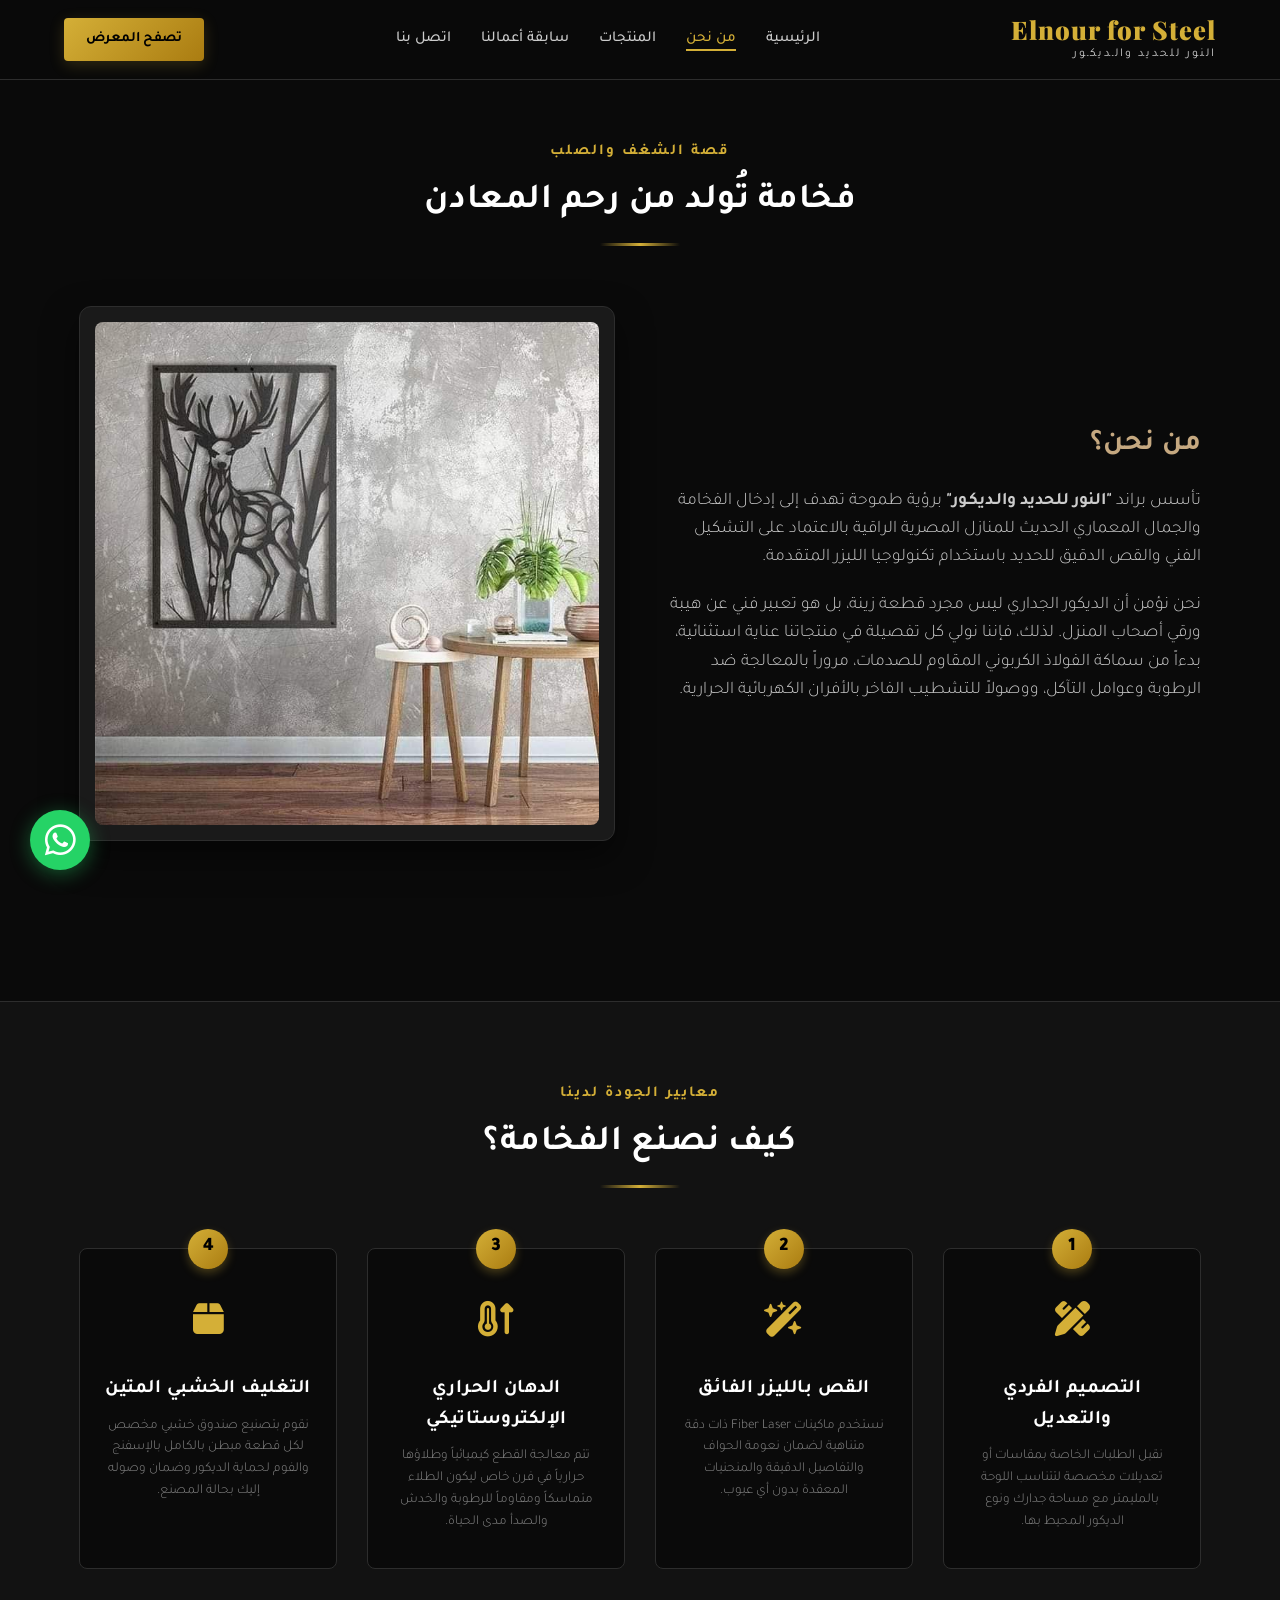
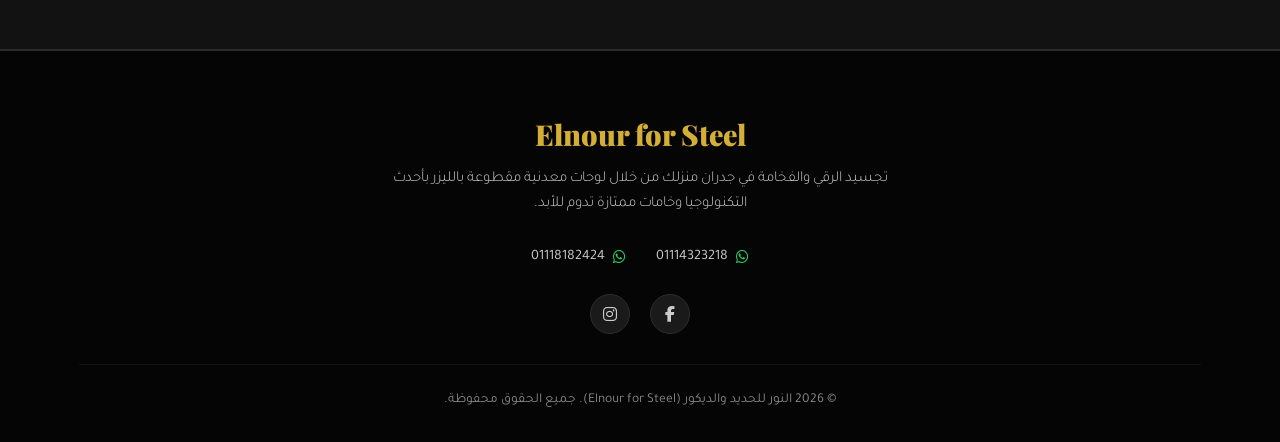
==== about.html @ 3c684ca2 "feat: complete multi-page premium decor website with Supabase CRM, catalog manager, and responsive n" ====
<!DOCTYPE html>
<html lang="ar" dir="rtl">
<head>
    <meta charset="UTF-8">
    <meta name="viewport" content="width=device-width, initial-scale=1.0">
    <meta name="description" content="تعرف على النور للحديد والـديكـور. قصة شغف وخبرة في تصنيع وتشكيل المعادن والديكورات الليزر الفاخرة لعملاء الـ A-Class في مصر.">
    <title>من نحن | النور للحديد</title>
    
    <!-- Google Fonts -->
    <link rel="preconnect" href="https://fonts.googleapis.com">
    <link rel="preconnect" href="https://fonts.gstatic.com" crossorigin>
    <link href="https://fonts.googleapis.com/css2?family=Playfair+Display:ital,wght@0,400..900;1,400..900&family=Tajawal:wght@300;400;500;700;900&display=swap" rel="stylesheet">
    
    <!-- FontAwesome for Icons -->
    <link rel="stylesheet" href="https://cdnjs.cloudflare.com/ajax/libs/font-awesome/6.4.0/css/all.min.css">
    
    <!-- Unified Stylesheet -->
    <link rel="stylesheet" href="./style.css">
    
    <style>
        .about-grid {
            display: grid;
            grid-template-columns: 1fr 1fr;
            gap: 50px;
            align-items: center;
            margin-bottom: 80px;
        }

        .about-text h3 {
            font-size: 1.8rem;
            margin-bottom: 20px;
            color: var(--gold-secondary);
        }

        .about-text p {
            color: var(--text-secondary);
            font-size: 1.1rem;
            margin-bottom: 20px;
            font-weight: 300;
        }

        .about-image {
            border: 1px solid var(--border-color);
            padding: 15px;
            border-radius: 12px;
            background-color: var(--bg-card);
            box-shadow: 0 15px 35px rgba(0, 0, 0, 0.5);
        }

        .about-image img {
            width: 100%;
            height: auto;
            border-radius: 8px;
            display: block;
        }

        /* Quality Process Grid */
        .process-section {
            padding: 80px 0;
            background-color: var(--bg-secondary);
            border-top: 1px solid var(--border-color);
            border-bottom: 1px solid var(--border-color);
        }

        .process-grid {
            display: grid;
            grid-template-columns: repeat(auto-fit, minmax(220px, 1fr));
            gap: 30px;
            margin-top: 50px;
        }

        .process-card {
            background-color: var(--bg-primary);
            border: 1px solid var(--border-color);
            border-radius: 8px;
            padding: 35px 25px;
            text-align: center;
            position: relative;
        }

        .process-number {
            position: absolute;
            top: -20px;
            left: 50%;
            transform: translateX(-50%);
            width: 40px;
            height: 40px;
            background: linear-gradient(135deg, var(--gold-primary) 0%, var(--gold-dark) 100%);
            color: #000;
            font-weight: 900;
            font-size: 1.2rem;
            border-radius: 50%;
            display: flex;
            justify-content: center;
            align-items: center;
            box-shadow: 0 4px 10px rgba(212, 175, 55, 0.3);
        }

        .process-icon {
            font-size: 2.2rem;
            color: var(--gold-primary);
            margin: 15px 0 20px 0;
        }

        .process-title {
            font-size: 1.2rem;
            margin-bottom: 10px;
        }

        .process-desc {
            font-size: 0.85rem;
            color: var(--text-muted);
            font-weight: 300;
        }

        @media (max-width: 768px) {
            .about-grid {
                grid-template-columns: 1fr;
                gap: 40px;
            }
            .about-text {
                text-align: center;
            }
        }
    </style>
</head>
<body>

    <!-- Header / Navbar -->
    <header id="main-header">
        <div class="container nav-container">
            <a href="index.html" class="logo">
                <span class="logo-title">Elnour for Steel</span>
                <span class="logo-subtitle">النور للحديد والـديكـور</span>
            </a>
            
            <ul class="nav-menu" id="nav-menu">
                <li><a href="index.html">الرئيسية</a></li>
                <li><a href="about.html" class="active">من نحن</a></li>
                <li><a href="products.html">المنتجات</a></li>
                <li><a href="portfolio.html">سابقة أعمالنا</a></li>
                <li><a href="contact.html">اتصل بنا</a></li>
            </ul>

            <div style="display: flex; align-items: center; gap: 15px;">
                <a href="products.html" class="nav-cta-btn">تصفح المعرض</a>
                <div class="menu-toggle" id="menu-toggle">
                    <i class="fa-solid fa-bars"></i>
                </div>
            </div>
        </div>
    </header>

    <main>
        <!-- Page Title Section -->
        <section class="page-section">
            <div class="container">
                <div class="section-header">
                    <span class="section-subtitle">قصة الشغف والصلب</span>
                    <h2 class="section-title">فخامة تُولد من رحم المعادن</h2>
                </div>

                <div class="about-grid">
                    <div class="about-text">
                        <h3>من نحن؟</h3>
                        <p>تأسس براند <strong>"النور للحديد والـديكـور"</strong> برؤية طموحة تهدف إلى إدخال الفخامة والجمال المعماري الحديث للمنازل المصرية الراقية بالاعتماد على التشكيل الفني والقص الدقيق للحديد باستخدام تكنولوجيا الليزر المتقدمة.</p>
                        <p>نحن نؤمن أن الديكور الجداري ليس مجرد قطعة زينة، بل هو تعبير فني عن هيبة ورقي أصحاب المنزل. لذلك، فإننا نولي كل تفصيلة في منتجاتنا عناية استثنائية، بدءاً من سماكة الفولاذ الكربوني المقاوم للصدمات، مروراً بالمعالجة ضد الرطوبة وعوامل التآكل، ووصولاً للتشطيب الفاخر بالأفران الكهربائية الحرارية.</p>
                    </div>
                    <div class="about-image">
                        <!-- Use one of the mandala images for about page illustration -->
                        <img src="./150581359_3657800951003714_5774651280782390148_n.jpg" alt="صناعة لوحات النور للحديد الفاخرة">
                    </div>
                </div>
            </div>
        </section>

        <!-- Process Section -->
        <section class="process-section">
            <div class="container">
                <div class="section-header">
                    <span class="section-subtitle">معايير الجودة لدينا</span>
                    <h2 class="section-title">كيف نصنع الفخامة؟</h2>
                </div>

                <div class="process-grid">
                    <!-- Step 1 -->
                    <div class="process-card">
                        <div class="process-number">1</div>
                        <div class="process-icon"><i class="fa-solid fa-pen-ruler"></i></div>
                        <h4 class="process-title">التصميم الفردي والتعديل</h4>
                        <p class="process-desc">نقبل الطلبات الخاصة بمقاسات أو تعديلات مخصصة لتتناسب اللوحة بالمليمتر مع مساحة جدارك ونوع الديكور المحيط بها.</p>
                    </div>

                    <!-- Step 2 -->
                    <div class="process-card">
                        <div class="process-number">2</div>
                        <div class="process-icon"><i class="fa-solid fa-wand-magic-sparkles"></i></div>
                        <h4 class="process-title">القص بالليزر الفائق</h4>
                        <p class="process-desc">نستخدم ماكينات Fiber Laser ذات دقة متناهية لضمان نعومة الحواف والتفاصيل الدقيقة والمنحنيات المعقدة بدون أي عيوب.</p>
                    </div>

                    <!-- Step 3 -->
                    <div class="process-card">
                        <div class="process-number">3</div>
                        <div class="process-icon"><i class="fa-solid fa-temperature-arrow-up"></i></div>
                        <h4 class="process-title">الدهان الحراري الإلكتروستاتيكي</h4>
                        <p class="process-desc">تتم معالجة القطع كيميائياً وطلاؤها حرارياً في فرن خاص ليكون الطلاء متماسكاً ومقاوماً للرطوبة والخدش والصدأ مدى الحياة.</p>
                    </div>

                    <!-- Step 4 -->
                    <div class="process-card">
                        <div class="process-number">4</div>
                        <div class="process-icon"><i class="fa-solid fa-box"></i></div>
                        <h4 class="process-title">التغليف الخشبي المتين</h4>
                        <p class="process-desc">نقوم بتصنيع صندوق خشبي مخصص لكل قطعة مبطن بالكامل بالإسفنج والفوم لحماية الديكور وضمان وصوله إليك بحالة المصنع.</p>
                    </div>
                </div>
            </div>
        </section>
    </main>

    <!-- Floating WhatsApp Button -->
    <a href="https://wa.me/201114323218?text=مرحباً%20النور%20للحديد،%20أود%20الاستفسار%20عن%20الديكورات%20المعدنية%20المعروضة" class="whatsapp-float" target="_blank" aria-label="تواصل معنا عبر واتساب">
        <i class="fa-brands fa-whatsapp"></i>
    </a>

    <!-- Footer -->
    <footer>
        <div class="container">
            <div class="footer-logo">Elnour for Steel</div>
            <p class="footer-desc">تجسيد الرقي والفخامة في جدران منزلك من خلال لوحات معدنية مقطوعة بالليزر بأحدث التكنولوجيا وخامات ممتازة تدوم للأبد.</p>
            
            <div class="footer-contacts">
                <a href="https://wa.me/201114323218" class="footer-contact-item" target="_blank">
                    <i class="fa-brands fa-whatsapp" style="color: #25D366;"></i> 01114323218
                </a>
                <a href="https://wa.me/201118182424" class="footer-contact-item" target="_blank">
                    <i class="fa-brands fa-whatsapp" style="color: #25D366;"></i> 01118182424
                </a>
            </div>

            <div class="social-links">
                <a href="https://www.facebook.com/NOOURSTEEL/" class="social-link" target="_blank" aria-label="فيسبوك"><i class="fa-brands fa-facebook-f"></i></a>
                <a href="https://www.facebook.com/NOOURSTEEL/" class="social-link" target="_blank" aria-label="إنستجرام"><i class="fa-brands fa-instagram"></i></a>
            </div>
            
            <p class="copyright">&copy; 2026 النور للحديد والديكور (Elnour for Steel). جميع الحقوق محفوظة.</p>
        </div>
    </footer>

    <!-- Responsive Navigation JS -->
    <script>
        const menuToggle = document.getElementById('menu-toggle');
        const navMenu = document.getElementById('nav-menu');

        menuToggle.addEventListener('click', () => {
            navMenu.classList.toggle('active');
        });

        window.addEventListener('scroll', function() {
            const header = document.getElementById('main-header');
            if (window.scrollY > 50) {
                header.classList.add('scrolled');
            } else {
                header.classList.remove('scrolled');
            }
        });
    </script>
</body>
</html>
---- style.css ----
/* CSS variables for the color system and fonts */
:root {
    --bg-primary: #0A0A0A;
    --bg-secondary: #121212;
    --bg-card: #1A1A1A;
    --gold-primary: #D4AF37;
    --gold-secondary: #C5A880;
    --gold-dark: #AA7C11;
    --gold-light: #F3E5AB;
    --text-primary: #FFFFFF;
    --text-secondary: #CCCCCC;
    --text-muted: #888888;
    --border-color: #2D2D2D;
    --glow-color: rgba(212, 175, 55, 0.12);
    --font-arabic: 'Tajawal', sans-serif;
    --font-english: 'Playfair Display', serif;
    --transition-smooth: all 0.4s cubic-bezier(0.16, 1, 0.3, 1);
}

/* Base styles */
* {
    box-sizing: border-box;
    margin: 0;
    padding: 0;
    scroll-behavior: smooth;
}

body {
    background-color: var(--bg-primary);
    color: var(--text-primary);
    font-family: var(--font-arabic);
    line-height: 1.6;
    overflow-x: hidden;
    min-height: 100vh;
    display: flex;
    flex-direction: column;
}

/* Container helper */
.container {
    width: 90%;
    max-width: 1200px;
    margin: 0 auto;
    padding: 0 15px;
}

/* Typography */
h1, h2, h3, h4 {
    font-weight: 700;
    letter-spacing: 0.5px;
}

.gold-text {
    color: var(--gold-primary);
    background: linear-gradient(135deg, var(--gold-light) 0%, var(--gold-primary) 50%, var(--gold-dark) 100%);
    -webkit-background-clip: text;
    -webkit-text-fill-color: transparent;
}

/* Elegant Navbar */
header {
    background-color: rgba(10, 10, 10, 0.95);
    border-bottom: 1px solid var(--border-color);
    position: fixed;
    width: 100%;
    top: 0;
    z-index: 1000;
    backdrop-filter: blur(10px);
    transition: var(--transition-smooth);
}

header.scrolled {
    padding: 5px 0;
    box-shadow: 0 4px 30px rgba(0, 0, 0, 0.5);
    border-bottom: 1px solid rgba(212, 175, 55, 0.3);
}

.nav-container {
    display: flex;
    justify-content: space-between;
    align-items: center;
    padding: 15px 0;
}

.logo {
    display: flex;
    flex-direction: column;
    align-items: flex-start;
    text-decoration: none;
}

.logo-title {
    font-family: var(--font-english);
    font-size: 1.6rem;
    font-weight: 900;
    color: var(--gold-primary);
    letter-spacing: 1px;
    line-height: 1.1;
}

.logo-subtitle {
    font-size: 0.75rem;
    color: var(--text-secondary);
    letter-spacing: 2px;
    margin-top: 2px;
}

.nav-menu {
    display: flex;
    list-style: none;
    gap: 30px;
}

.nav-menu a {
    color: var(--text-secondary);
    text-decoration: none;
    font-size: 0.95rem;
    font-weight: 500;
    transition: var(--transition-smooth);
    position: relative;
    padding: 5px 0;
}

.nav-menu a:hover,
.nav-menu a.active {
    color: var(--gold-primary);
}

.nav-menu a::after {
    content: '';
    position: absolute;
    bottom: 0;
    right: 0;
    width: 0;
    height: 2px;
    background-color: var(--gold-primary);
    transition: var(--transition-smooth);
}

.nav-menu a:hover::after,
.nav-menu a.active::after {
    width: 100%;
}

.nav-cta-btn {
    background: linear-gradient(135deg, var(--gold-primary) 0%, var(--gold-dark) 100%);
    color: #000;
    border: none;
    padding: 10px 22px;
    font-weight: 700;
    font-size: 0.9rem;
    border-radius: 4px;
    cursor: pointer;
    text-decoration: none;
    transition: var(--transition-smooth);
    box-shadow: 0 4px 15px rgba(212, 175, 55, 0.2);
}

.nav-cta-btn:hover {
    transform: translateY(-2px);
    box-shadow: 0 6px 20px rgba(212, 175, 55, 0.4);
    background: linear-gradient(135deg, var(--gold-light) 0%, var(--gold-primary) 100%);
}

.menu-toggle {
    display: none;
    color: var(--text-primary);
    font-size: 1.5rem;
    cursor: pointer;
}

/* Sections Base */
main {
    flex-grow: 1;
}

.page-section {
    padding: 140px 0 80px 0;
}

.section-header {
    text-align: center;
    margin-bottom: 60px;
}

.section-subtitle {
    color: var(--gold-primary);
    font-size: 0.95rem;
    text-transform: uppercase;
    letter-spacing: 2px;
    font-weight: 700;
    margin-bottom: 10px;
    display: block;
}

.section-title {
    font-size: 2.2rem;
    position: relative;
    padding-bottom: 15px;
}

.section-title::after {
    content: '';
    position: absolute;
    bottom: 0;
    left: 50%;
    transform: translateX(-50%);
    width: 80px;
    height: 3px;
    background: linear-gradient(90deg, transparent, var(--gold-primary), transparent);
}

/* Buttons */
.btn-primary {
    background: linear-gradient(135deg, var(--gold-primary) 0%, var(--gold-dark) 100%);
    color: #000;
    border: none;
    padding: 15px 35px;
    font-weight: 700;
    font-size: 1.05rem;
    border-radius: 4px;
    cursor: pointer;
    text-decoration: none;
    transition: var(--transition-smooth);
    box-shadow: 0 5px 20px rgba(212, 175, 55, 0.25);
    display: inline-flex;
    align-items: center;
    gap: 10px;
}

.btn-primary:hover {
    transform: translateY(-3px);
    box-shadow: 0 8px 25px rgba(212, 175, 55, 0.45);
}

.btn-secondary {
    background: transparent;
    color: var(--text-primary);
    border: 1px solid var(--border-color);
    padding: 15px 35px;
    font-weight: 700;
    font-size: 1.05rem;
    border-radius: 4px;
    cursor: pointer;
    text-decoration: none;
    transition: var(--transition-smooth);
    display: inline-flex;
    align-items: center;
    gap: 10px;
}

.btn-secondary:hover {
    background-color: rgba(255, 255, 255, 0.05);
    border-color: var(--gold-secondary);
}

/* Product Cards */
.product-card {
    background-color: var(--bg-card);
    border: 1px solid var(--border-color);
    border-radius: 8px;
    overflow: hidden;
    transition: var(--transition-smooth);
    display: flex;
    flex-direction: column;
}

.product-card:hover {
    transform: translateY(-5px);
    border-color: var(--gold-primary);
    box-shadow: 0 10px 25px rgba(0, 0, 0, 0.5), 0 0 15px var(--glow-color);
}

.product-img-wrapper {
    position: relative;
    width: 100%;
    padding-top: 100%; /* Square */
    overflow: hidden;
    background-color: #1a1a1a;
    cursor: pointer;
}

.product-img {
    position: absolute;
    top: 0;
    left: 0;
    width: 100%;
    height: 100%;
    object-fit: cover;
    transition: transform 0.6s cubic-bezier(0.16, 1, 0.3, 1);
}

.product-card:hover .product-img {
    transform: scale(1.08);
}

.product-overlay {
    position: absolute;
    top: 0;
    left: 0;
    width: 100%;
    height: 100%;
    background: linear-gradient(to top, rgba(0,0,0,0.8) 0%, rgba(0,0,0,0.2) 60%, transparent 100%);
    display: flex;
    align-items: flex-end;
    justify-content: center;
    opacity: 0;
    transition: var(--transition-smooth);
    padding: 20px;
}

.product-card:hover .product-overlay {
    opacity: 1;
}

.view-btn {
    background-color: rgba(255, 255, 255, 0.9);
    color: #000;
    border: none;
    padding: 8px 16px;
    font-size: 0.85rem;
    font-weight: 700;
    border-radius: 4px;
    cursor: pointer;
    display: inline-flex;
    align-items: center;
    gap: 6px;
}

.product-info {
    padding: 20px;
    flex-grow: 1;
    display: flex;
    flex-direction: column;
    justify-content: space-between;
}

.product-title {
    font-size: 1.15rem;
    color: var(--text-primary);
    margin-bottom: 8px;
}

.product-price-row {
    display: flex;
    align-items: baseline;
    gap: 10px;
    margin-bottom: 12px;
}

.product-price-new {
    color: var(--gold-primary);
    font-size: 1.3rem;
    font-weight: 700;
}

.product-price-old {
    color: var(--text-muted);
    text-decoration: line-through;
    font-size: 0.95rem;
}

.product-meta {
    display: flex;
    justify-content: space-between;
    align-items: center;
    margin-top: 10px;
    border-top: 1px solid rgba(255,255,255,0.05);
    padding-top: 15px;
}

.product-spec {
    font-size: 0.8rem;
    color: var(--text-muted);
}

.order-btn-sm {
    background-color: transparent;
    color: var(--gold-primary);
    border: 1px solid var(--gold-primary);
    padding: 6px 14px;
    font-size: 0.85rem;
    font-weight: 700;
    border-radius: 4px;
    cursor: pointer;
    transition: var(--transition-smooth);
}

.order-btn-sm:hover {
    background-color: var(--gold-primary);
    color: #000;
    box-shadow: 0 0 10px rgba(212, 175, 55, 0.3);
}

/* Modals */
.modal {
    display: none;
    position: fixed;
    z-index: 2000;
    top: 0;
    left: 0;
    width: 100%;
    height: 100%;
    background-color: rgba(0, 0, 0, 0.95);
    backdrop-filter: blur(5px);
    align-items: center;
    justify-content: center;
    padding: 20px;
}

.modal-content-wrapper {
    position: relative;
    max-width: 800px;
    width: 100%;
    text-align: center;
}

.modal-img {
    max-width: 100%;
    max-height: 80vh;
    border-radius: 8px;
    box-shadow: 0 10px 40px rgba(0,0,0,0.8), 0 0 30px rgba(212, 175, 55, 0.2);
    border: 1px solid rgba(212, 175, 55, 0.3);
}

.modal-caption {
    margin-top: 15px;
    color: var(--gold-primary);
    font-size: 1.2rem;
    font-weight: 700;
}

.modal-close {
    position: absolute;
    top: -40px;
    left: 0;
    color: #fff;
    font-size: 2rem;
    cursor: pointer;
    background: none;
    border: none;
    transition: var(--transition-smooth);
}

.modal-close:hover {
    color: var(--gold-primary);
    transform: scale(1.1);
}

/* Floating WhatsApp */
.whatsapp-float {
    position: fixed;
    bottom: 30px;
    left: 30px;
    width: 60px;
    height: 60px;
    background-color: #25D366;
    color: #fff;
    border-radius: 50%;
    display: flex;
    justify-content: center;
    align-items: center;
    font-size: 2.2rem;
    box-shadow: 0 4px 20px rgba(37, 211, 102, 0.4);
    z-index: 999;
    text-decoration: none;
    transition: var(--transition-smooth);
}

.whatsapp-float:hover {
    transform: scale(1.1) translateY(-5px);
    box-shadow: 0 6px 25px rgba(37, 211, 102, 0.6);
    background-color: #20ba5a;
}

/* General Forms */
.form-card {
    background: rgba(26, 26, 26, 0.65);
    border: 1px solid rgba(255, 255, 255, 0.05);
    border-radius: 12px;
    padding: 40px;
    box-shadow: 0 20px 40px rgba(0, 0, 0, 0.5);
    backdrop-filter: blur(10px);
    position: relative;
}

.form-group {
    margin-bottom: 20px;
    position: relative;
    text-align: right;
}

.form-label {
    display: block;
    margin-bottom: 8px;
    font-size: 0.9rem;
    color: var(--text-secondary);
    font-weight: 500;
}

.form-input {
    width: 100%;
    background-color: rgba(10, 10, 10, 0.8);
    border: 1px solid var(--border-color);
    border-radius: 4px;
    padding: 12px 15px;
    color: var(--text-primary);
    font-family: var(--font-arabic);
    font-size: 1rem;
    transition: var(--transition-smooth);
}

.form-input:focus {
    outline: none;
    border-color: var(--gold-primary);
    box-shadow: 0 0 10px rgba(212, 175, 55, 0.15);
    background-color: #0A0A0A;
}

select.form-input {
    cursor: pointer;
    appearance: none;
    background-image: url("data:image/svg+xml,%3Csvg xmlns='http://www.w3.org/2000/svg' width='24' height='24' viewBox='0 0 24 24' fill='none' stroke='%23D4AF37' stroke-width='2' stroke-linecap='round' stroke-linejoin='round'%3E%3Cpolyline points='6 9 12 15 18 9'%3E%3C/polyline%3E%3C/svg%3E");
    background-repeat: no-repeat;
    background-position: left 15px center;
    background-size: 18px;
    padding-left: 45px;
}

.btn-submit {
    width: 100%;
    background: linear-gradient(135deg, var(--gold-primary) 0%, var(--gold-dark) 100%);
    color: #000;
    border: none;
    padding: 15px;
    font-weight: 700;
    font-size: 1.1rem;
    border-radius: 4px;
    cursor: pointer;
    transition: var(--transition-smooth);
    box-shadow: 0 5px 15px rgba(212, 175, 55, 0.2);
}

.btn-submit:hover {
    transform: translateY(-2px);
    box-shadow: 0 8px 25px rgba(212, 175, 55, 0.4);
    background: linear-gradient(135deg, var(--gold-light) 0%, var(--gold-primary) 100%);
}

.form-footer-note {
    text-align: center;
    font-size: 0.75rem;
    color: var(--text-muted);
    margin-top: 15px;
    display: flex;
    justify-content: center;
    align-items: center;
    gap: 5px;
}

/* Footer */
footer {
    background-color: #050505;
    border-top: 1px solid var(--border-color);
    padding: 60px 0 30px 0;
    text-align: center;
    margin-top: auto;
}

.footer-logo {
    font-family: var(--font-english);
    font-size: 1.8rem;
    font-weight: 900;
    color: var(--gold-primary);
    margin-bottom: 10px;
}

.footer-desc {
    color: var(--text-secondary);
    font-size: 0.95rem;
    max-width: 500px;
    margin: 0 auto 30px auto;
    font-weight: 300;
}

.footer-contacts {
    display: flex;
    justify-content: center;
    gap: 30px;
    margin-bottom: 25px;
    flex-wrap: wrap;
}

.footer-contact-item {
    color: var(--text-secondary);
    text-decoration: none;
    font-size: 0.9rem;
    display: flex;
    align-items: center;
    gap: 8px;
    transition: var(--transition-smooth);
}

.footer-contact-item:hover {
    color: var(--gold-primary);
}

.social-links {
    display: flex;
    justify-content: center;
    gap: 20px;
    margin-bottom: 30px;
}

.social-link {
    width: 40px;
    height: 40px;
    background-color: var(--bg-card);
    border: 1px solid var(--border-color);
    color: var(--text-secondary);
    border-radius: 50%;
    display: flex;
    justify-content: center;
    align-items: center;
    text-decoration: none;
    transition: var(--transition-smooth);
}

.social-link:hover {
    border-color: var(--gold-primary);
    color: var(--gold-primary);
    transform: translateY(-3px);
    box-shadow: 0 0 10px rgba(212, 175, 55, 0.2);
}

.copyright {
    color: var(--text-muted);
    font-size: 0.85rem;
    border-top: 1px solid rgba(255,255,255,0.05);
    padding-top: 25px;
}

/* Mobile Responsive */
@media (max-width: 991px) {
    .nav-menu {
        position: fixed;
        top: 75px;
        right: -100%;
        width: 280px;
        height: calc(100vh - 75px);
        background-color: var(--bg-secondary);
        border-left: 1px solid var(--border-color);
        flex-direction: column;
        padding: 40px;
        gap: 25px;
        transition: var(--transition-smooth);
    }

    .nav-menu.active {
        right: 0;
    }

    .menu-toggle {
        display: block;
    }

    .section-title {
        font-size: 1.8rem;
    }
}

@media (max-width: 576px) {
    .nav-container {
        padding: 10px 0;
    }

    .logo-title {
        font-size: 1.3rem;
    }

    .logo-subtitle {
        font-size: 0.65rem;
    }

    .nav-cta-btn {
        padding: 8px 16px;
        font-size: 0.8rem;
    }
}
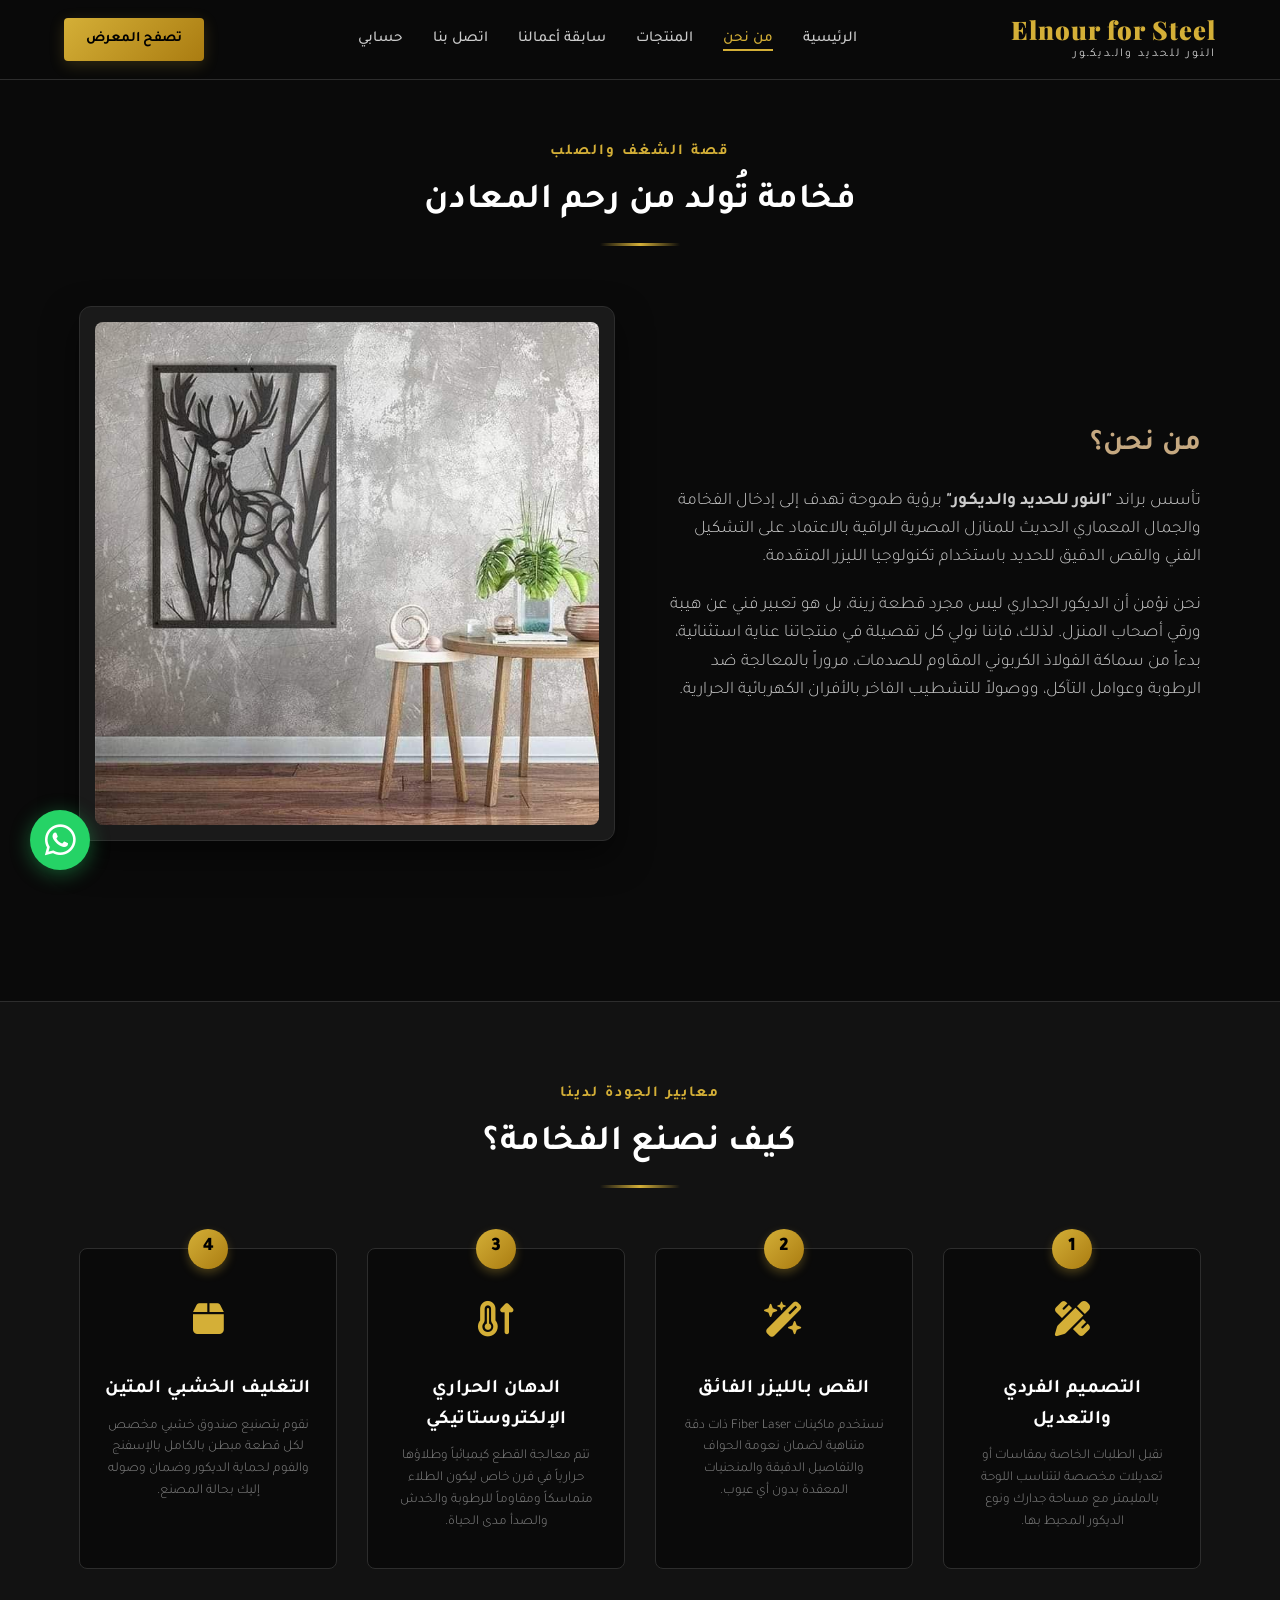
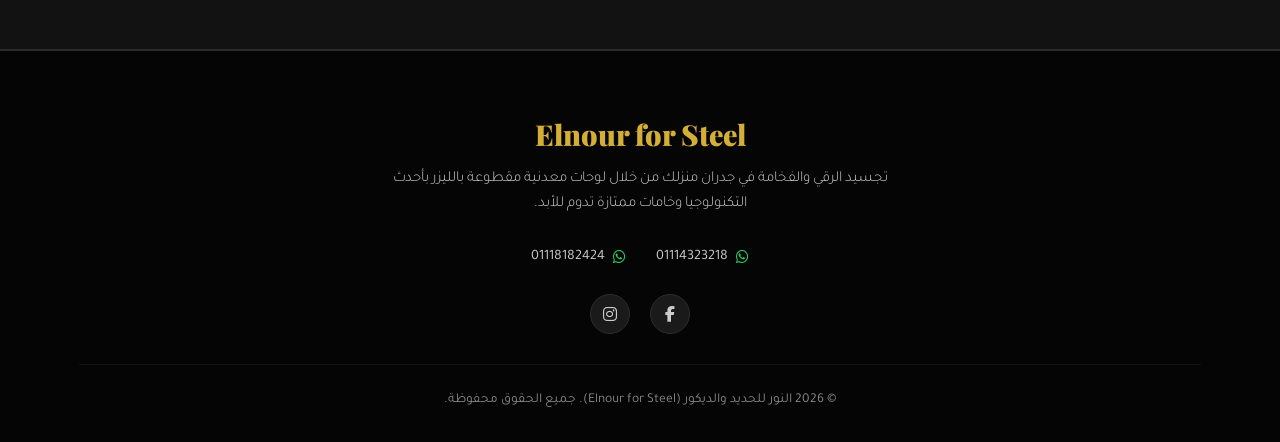
==== commit 2d5a8571: "feat: implement customer accounts, order tracking, fix booking detail links, add email fields, and c" ====
--- a/about.html
+++ b/about.html
@@ -140,6 +140,7 @@
                 <li><a href="products.html">المنتجات</a></li>
                 <li><a href="portfolio.html">سابقة أعمالنا</a></li>
                 <li><a href="contact.html">اتصل بنا</a></li>
+                <li><a href="account.html">حسابي</a></li>
             </ul>
 
             <div style="display: flex; align-items: center; gap: 15px;">
--- a/style.css
+++ b/style.css
@@ -687,3 +687,250 @@
         font-size: 0.8rem;
     }
 }
+
+/* ============================================================
+   NEW COMPETITIVE STYLES (COMPETITOR-BEATING FEATURES)
+   ============================================================ */
+
+/* 1. Floating 3D Effect for Metal Art */
+.product-card {
+    transition: var(--transition-smooth);
+    border: 1px solid var(--border-color);
+    position: relative;
+    overflow: hidden;
+}
+.product-card:hover {
+    transform: translateY(-8px);
+    border-color: rgba(212, 175, 55, 0.4);
+    box-shadow: 0 20px 40px rgba(0, 0, 0, 0.6), 0 0 30px rgba(212, 175, 55, 0.1);
+}
+.product-img-wrapper {
+    position: relative;
+    overflow: hidden;
+    background: #0d0d0d;
+}
+.product-img {
+    transition: var(--transition-smooth);
+    /* 3D shadow simulation for the actual metal art image */
+    filter: drop-shadow(0px 8px 16px rgba(0, 0, 0, 0.65));
+}
+.product-card:hover .product-img {
+    transform: scale(1.05) rotate(1deg);
+    filter: drop-shadow(0px 15px 25px rgba(0, 0, 0, 0.85));
+}
+
+/* 2. Slide-out Cart Drawer */
+.cart-drawer-overlay {
+    display: none;
+    position: fixed;
+    inset: 0;
+    background: rgba(0, 0, 0, 0.7);
+    z-index: 2090;
+    backdrop-filter: blur(4px);
+    transition: opacity 0.3s;
+}
+.cart-drawer-overlay.active {
+    display: block;
+}
+.cart-drawer {
+    position: fixed;
+    top: 0;
+    bottom: 0;
+    left: -450px; /* slides out from left for RTL flow or right */
+    width: 420px;
+    max-width: 100%;
+    background: rgba(20, 20, 20, 0.96);
+    border-right: 1px solid rgba(212, 175, 55, 0.2);
+    box-shadow: 20px 0 50px rgba(0, 0, 0, 0.8);
+    z-index: 2100;
+    transition: left 0.4s cubic-bezier(0.16, 1, 0.3, 1);
+    display: flex;
+    flex-direction: column;
+    backdrop-filter: blur(15px);
+}
+.cart-drawer.active {
+    left: 0;
+}
+.cart-header {
+    padding: 20px;
+    border-bottom: 1px solid var(--border-color);
+    display: flex;
+    justify-content: space-between;
+    align-items: center;
+}
+.cart-title {
+    font-size: 1.2rem;
+    color: var(--gold-secondary);
+    font-weight: 700;
+}
+.cart-close-btn {
+    background: none;
+    border: none;
+    color: var(--text-muted);
+    font-size: 1.5rem;
+    cursor: pointer;
+    transition: var(--transition-smooth);
+}
+.cart-close-btn:hover {
+    color: #dc3545;
+}
+.cart-items-body {
+    flex-grow: 1;
+    overflow-y: auto;
+    padding: 20px;
+}
+.cart-item {
+    display: flex;
+    gap: 15px;
+    padding-bottom: 15px;
+    margin-bottom: 15px;
+    border-bottom: 1px solid rgba(255, 255, 255, 0.05);
+    align-items: center;
+}
+.cart-item-img {
+    width: 60px;
+    height: 60px;
+    object-fit: cover;
+    border-radius: 6px;
+    border: 1px solid var(--border-color);
+}
+.cart-item-details {
+    flex-grow: 1;
+}
+.cart-item-name {
+    font-size: 0.88rem;
+    font-weight: 700;
+    margin-bottom: 4px;
+}
+.cart-item-size {
+    font-size: 0.75rem;
+    color: var(--gold-secondary);
+    margin-bottom: 4px;
+}
+.cart-item-price {
+    font-size: 0.85rem;
+    color: var(--text-primary);
+    font-weight: 900;
+}
+.cart-item-remove {
+    background: none;
+    border: none;
+    color: #dc3545;
+    cursor: pointer;
+    font-size: 0.9rem;
+    padding: 5px;
+}
+.cart-footer {
+    padding: 20px;
+    border-top: 1px solid var(--border-color);
+    background: rgba(10, 10, 10, 0.5);
+}
+.cart-total-row {
+    display: flex;
+    justify-content: space-between;
+    font-size: 1.05rem;
+    font-weight: 700;
+    margin-bottom: 15px;
+}
+.cart-total-price {
+    color: var(--gold-primary);
+}
+.cart-checkout-btn {
+    width: 100%;
+    background: linear-gradient(135deg, var(--gold-primary) 0%, var(--gold-dark) 100%);
+    color: #000;
+    border: none;
+    padding: 12px;
+    border-radius: 6px;
+    font-weight: 700;
+    cursor: pointer;
+    font-family: var(--font-arabic);
+    transition: var(--transition-smooth);
+}
+.cart-checkout-btn:hover {
+    box-shadow: 0 0 15px rgba(212, 175, 55, 0.3);
+    transform: translateY(-2px);
+}
+
+/* 3. Dynamic Size Pickers */
+.size-btn-group {
+    display: flex;
+    gap: 8px;
+    margin: 10px 0 15px;
+    flex-wrap: wrap;
+}
+.size-pick-btn {
+    background: rgba(255,255,255,0.02);
+    border: 1px solid var(--border-color);
+    color: var(--text-secondary);
+    padding: 6px 14px;
+    font-size: 0.82rem;
+    border-radius: 4px;
+    cursor: pointer;
+    font-family: var(--font-arabic);
+    transition: var(--transition-smooth);
+}
+.size-pick-btn:hover, .size-pick-btn.active {
+    border-color: var(--gold-primary);
+    color: var(--gold-primary);
+    background: rgba(212, 175, 55, 0.05);
+}
+
+/* 4. Custom Design Request Section */
+.custom-request-box {
+    background: linear-gradient(135deg, rgba(26,26,26,0.9) 0%, rgba(10,10,10,0.9) 100%);
+    border: 1px dashed var(--gold-primary);
+    border-radius: 12px;
+    padding: 35px;
+    margin-top: 50px;
+    text-align: center;
+}
+.custom-request-title {
+    font-size: 1.4rem;
+    color: var(--gold-secondary);
+    margin-bottom: 12px;
+}
+.custom-request-desc {
+    font-size: 0.9rem;
+    color: var(--text-secondary);
+    max-width: 600px;
+    margin: 0 auto 20px;
+}
+
+/* Floating Cart Badge */
+.cart-float-btn {
+    position: fixed;
+    bottom: 30px;
+    right: 30px; /* opposite of whatsapp */
+    background: var(--gold-primary);
+    color: #000;
+    width: 60px;
+    height: 60px;
+    border-radius: 50%;
+    display: flex;
+    justify-content: center;
+    align-items: center;
+    box-shadow: 0 8px 25px rgba(0, 0, 0, 0.3);
+    z-index: 999;
+    cursor: pointer;
+    transition: var(--transition-smooth);
+}
+.cart-float-btn:hover {
+    transform: scale(1.1);
+}
+.cart-badge {
+    position: absolute;
+    top: -5px;
+    right: -5px;
+    background: #dc3545;
+    color: #fff;
+    font-size: 0.75rem;
+    font-weight: 700;
+    width: 22px;
+    height: 22px;
+    border-radius: 50%;
+    display: flex;
+    justify-content: center;
+    align-items: center;
+}
+
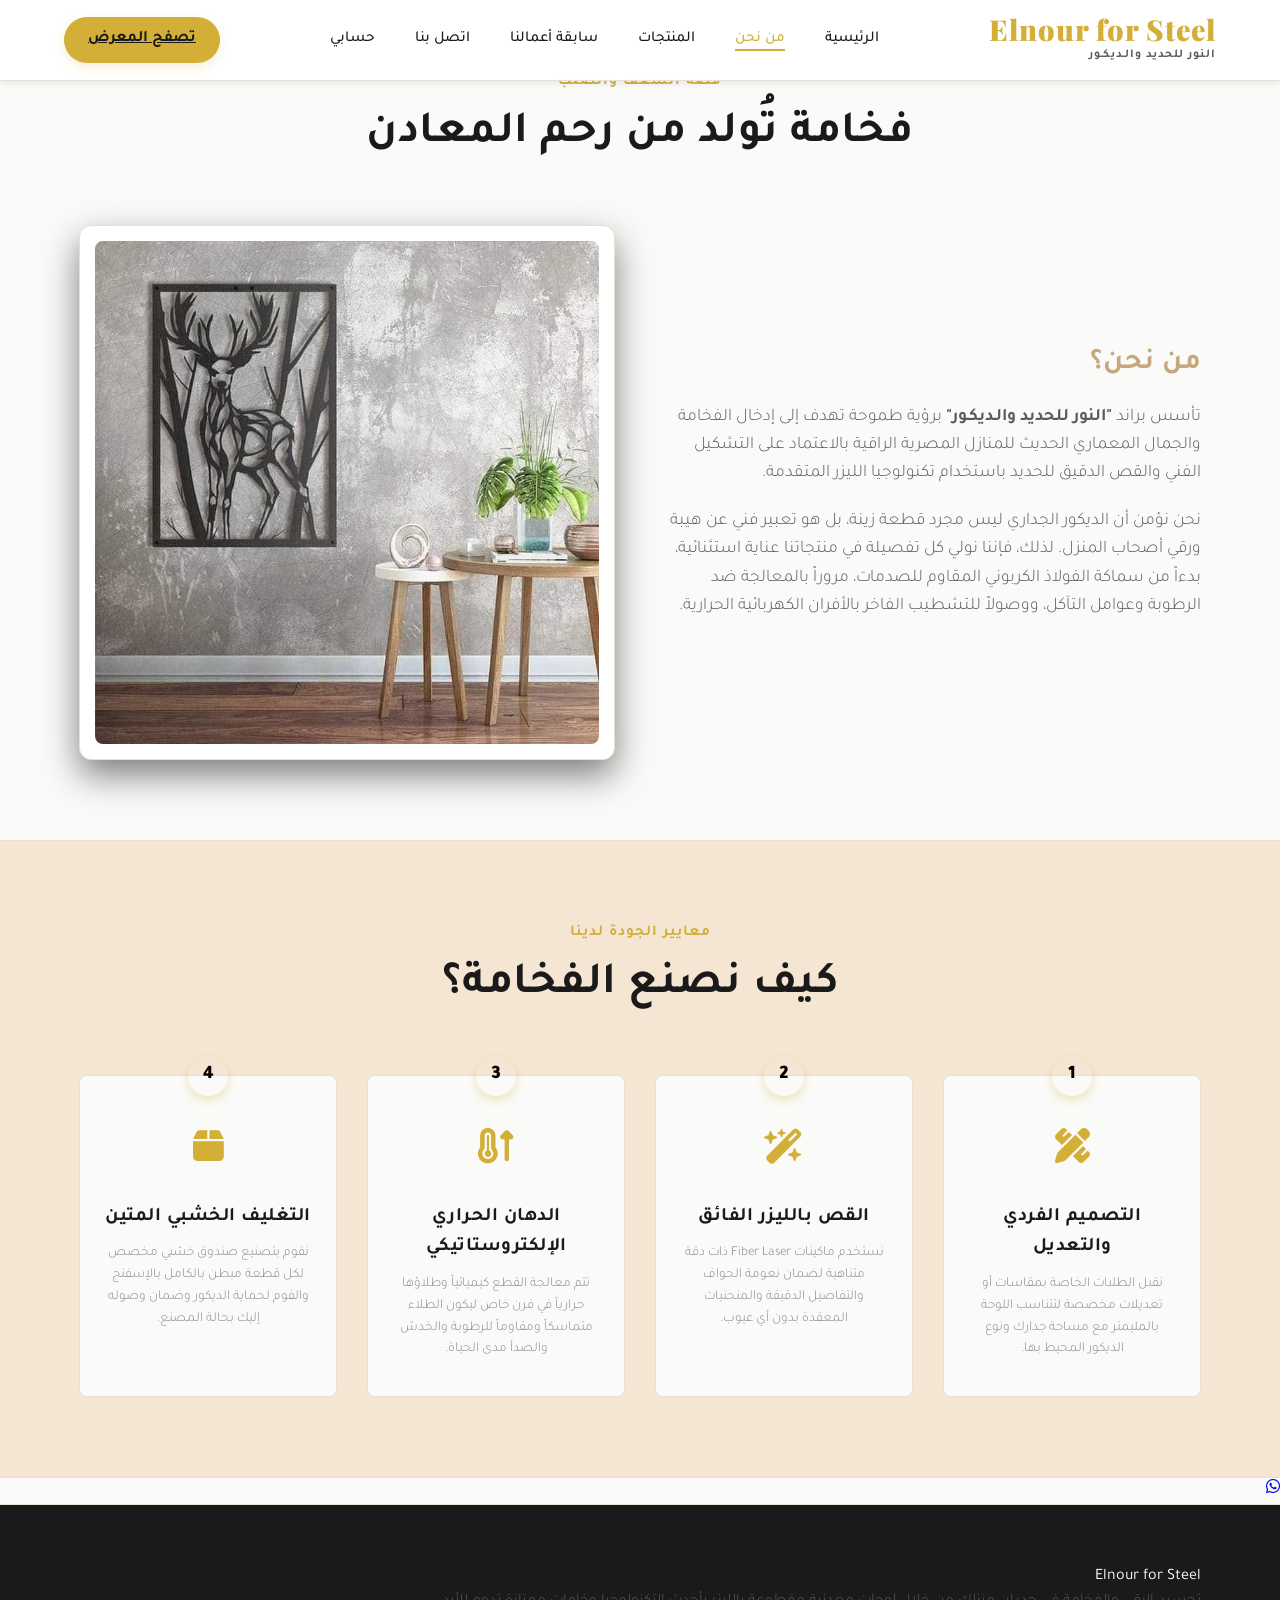
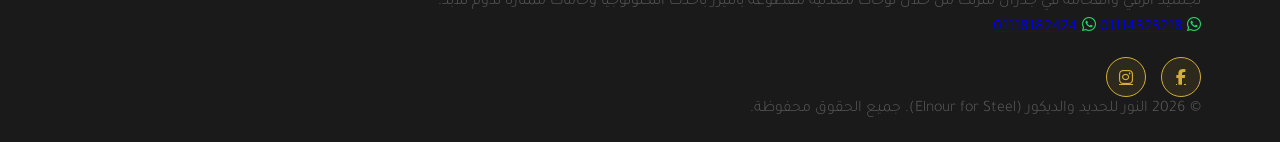
==== commit 46fb9148: "fix: resolve image stretching with aspect ratio and fix mobile menu close toggle icon" ====
--- a/about.html
+++ b/about.html
@@ -254,9 +254,15 @@
         const menuToggle = document.getElementById('menu-toggle');
         const navMenu = document.getElementById('nav-menu');
 
-        menuToggle.addEventListener('click', () => {
-            navMenu.classList.toggle('active');
-        });
+        if (menuToggle && navMenu) {
+            menuToggle.addEventListener('click', () => {
+                navMenu.classList.toggle('active');
+                const icon = menuToggle.querySelector('i');
+                if (icon) {
+                    icon.className = navMenu.classList.contains('active') ? 'fa-solid fa-xmark' : 'fa-solid fa-bars';
+                }
+            });
+        }
 
         window.addEventListener('scroll', function() {
             const header = document.getElementById('main-header');
--- a/style.css
+++ b/style.css
@@ -1,23 +1,40 @@
-/* CSS variables for the color system and fonts */
+/* Elnour for Steel - Professional Luxury Design */
+
 :root {
-    --bg-primary: #0A0A0A;
-    --bg-secondary: #121212;
-    --bg-card: #1A1A1A;
-    --gold-primary: #D4AF37;
-    --gold-secondary: #C5A880;
-    --gold-dark: #AA7C11;
-    --gold-light: #F3E5AB;
-    --text-primary: #FFFFFF;
-    --text-secondary: #CCCCCC;
-    --text-muted: #888888;
-    --border-color: #2D2D2D;
-    --glow-color: rgba(212, 175, 55, 0.12);
+    /* Modern Luxury Color Palette */
+    --bg-primary: #FAFAF8;           /* Cream white background */
+    --bg-secondary: #F5E6D3;         /* Warm beige */
+    --bg-dark: #1A1A1A;              /* Deep black */
+    --bg-card: #FFFFFF;              /* Pure white cards */
+    
+    /* Gold & Accent Colors */
+    --gold-primary: #D4AF37;         /* Warm gold */
+    --gold-secondary: #C5A880;       /* Muted gold */
+    --brown-primary: #8B7355;        /* Warm brown */
+    --accent-dark: #2D2D2D;          /* Dark accent */
+    
+    /* Text Colors */
+    --text-primary: #1A1A1A;         /* Dark text */
+    --text-secondary: #5A5A5A;       /* Gray text */
+    --text-light: #FFFFFF;           /* White text */
+    --text-muted: #888888;           /* Muted gray */
+    
+    /* Borders & Effects */
+    --border-color: #E8E0D5;         /* Light border */
+    --border-dark: #D4AF37;          /* Gold border */
+    --glow-color: rgba(212, 175, 55, 0.15);
+    --shadow-light: 0 2px 8px rgba(0, 0, 0, 0.08);
+    --shadow-medium: 0 8px 24px rgba(0, 0, 0, 0.12);
+    --shadow-heavy: 0 16px 40px rgba(0, 0, 0, 0.16);
+    
+    /* Fonts */
     --font-arabic: 'Tajawal', sans-serif;
     --font-english: 'Playfair Display', serif;
     --transition-smooth: all 0.4s cubic-bezier(0.16, 1, 0.3, 1);
-}
-
-/* Base styles */
+    --transition-fast: all 0.2s ease-out;
+}
+
+/* Base Styles */
 * {
     box-sizing: border-box;
     margin: 0;
@@ -25,6 +42,10 @@
     scroll-behavior: smooth;
 }
 
+html {
+    scroll-behavior: smooth;
+}
+
 body {
     background-color: var(--bg-primary);
     color: var(--text-primary);
@@ -34,9 +55,10 @@
     min-height: 100vh;
     display: flex;
     flex-direction: column;
-}
-
-/* Container helper */
+    font-size: 16px;
+}
+
+/* Container */
 .container {
     width: 90%;
     max-width: 1200px;
@@ -45,21 +67,43 @@
 }
 
 /* Typography */
-h1, h2, h3, h4 {
+h1, h2, h3, h4, h5, h6 {
     font-weight: 700;
     letter-spacing: 0.5px;
+    color: var(--text-primary);
+}
+
+h1 {
+    font-size: 3.5rem;
+    line-height: 1.2;
+}
+
+h2 {
+    font-size: 2.5rem;
+    line-height: 1.3;
+}
+
+h3 {
+    font-size: 1.5rem;
+    line-height: 1.4;
+}
+
+p {
+    color: var(--text-secondary);
+    font-weight: 300;
 }
 
 .gold-text {
     color: var(--gold-primary);
-    background: linear-gradient(135deg, var(--gold-light) 0%, var(--gold-primary) 50%, var(--gold-dark) 100%);
+    background: linear-gradient(135deg, var(--gold-primary) 0%, var(--brown-primary) 100%);
     -webkit-background-clip: text;
     -webkit-text-fill-color: transparent;
-}
-
-/* Elegant Navbar */
+    background-clip: text;
+}
+
+/* Header / Navbar */
 header {
-    background-color: rgba(10, 10, 10, 0.95);
+    background-color: rgba(255, 255, 255, 0.95);
     border-bottom: 1px solid var(--border-color);
     position: fixed;
     width: 100%;
@@ -67,12 +111,13 @@
     z-index: 1000;
     backdrop-filter: blur(10px);
     transition: var(--transition-smooth);
+    box-shadow: var(--shadow-light);
 }
 
 header.scrolled {
     padding: 5px 0;
-    box-shadow: 0 4px 30px rgba(0, 0, 0, 0.5);
-    border-bottom: 1px solid rgba(212, 175, 55, 0.3);
+    box-shadow: var(--shadow-medium);
+    border-bottom: 1px solid var(--gold-primary);
 }
 
 .nav-container {
@@ -87,54 +132,52 @@
     flex-direction: column;
     align-items: flex-start;
     text-decoration: none;
+    gap: 2px;
 }
 
 .logo-title {
     font-family: var(--font-english);
-    font-size: 1.6rem;
+    font-size: 1.8rem;
     font-weight: 900;
     color: var(--gold-primary);
     letter-spacing: 1px;
-    line-height: 1.1;
+    line-height: 1;
 }
 
 .logo-subtitle {
     font-size: 0.75rem;
     color: var(--text-secondary);
-    letter-spacing: 2px;
-    margin-top: 2px;
-}
-
+    font-weight: 600;
+    letter-spacing: 1px;
+}
+
+/* Navigation Menu */
 .nav-menu {
     display: flex;
     list-style: none;
-    gap: 30px;
+    gap: 40px;
+    align-items: center;
 }
 
 .nav-menu a {
-    color: var(--text-secondary);
     text-decoration: none;
+    color: var(--text-primary);
+    font-weight: 500;
     font-size: 0.95rem;
-    font-weight: 500;
-    transition: var(--transition-smooth);
+    transition: var(--transition-fast);
     position: relative;
-    padding: 5px 0;
-}
-
-.nav-menu a:hover,
-.nav-menu a.active {
-    color: var(--gold-primary);
+    padding-bottom: 5px;
 }
 
 .nav-menu a::after {
     content: '';
     position: absolute;
     bottom: 0;
-    right: 0;
+    left: 0;
     width: 0;
     height: 2px;
     background-color: var(--gold-primary);
-    transition: var(--transition-smooth);
+    transition: width 0.3s ease;
 }
 
 .nav-menu a:hover::after,
@@ -142,551 +185,602 @@
     width: 100%;
 }
 
+.nav-menu a:hover,
+.nav-menu a.active {
+    color: var(--gold-primary);
+}
+
+/* CTA Button in Nav */
 .nav-cta-btn {
-    background: linear-gradient(135deg, var(--gold-primary) 0%, var(--gold-dark) 100%);
-    color: #000;
-    border: none;
-    padding: 10px 22px;
-    font-weight: 700;
-    font-size: 0.9rem;
-    border-radius: 4px;
-    cursor: pointer;
-    text-decoration: none;
-    transition: var(--transition-smooth);
-    box-shadow: 0 4px 15px rgba(212, 175, 55, 0.2);
+    background-color: var(--gold-primary) !important;
+    color: var(--text-primary) !important;
+    padding: 10px 24px !important;
+    border-radius: 50px !important;
+    font-weight: 600 !important;
+    transition: var(--transition-fast) !important;
+    box-shadow: 0 4px 12px rgba(212, 175, 55, 0.2) !important;
 }
 
 .nav-cta-btn:hover {
-    transform: translateY(-2px);
-    box-shadow: 0 6px 20px rgba(212, 175, 55, 0.4);
-    background: linear-gradient(135deg, var(--gold-light) 0%, var(--gold-primary) 100%);
-}
-
+    background-color: var(--brown-primary) !important;
+    transform: translateY(-2px) !important;
+    box-shadow: 0 6px 16px rgba(212, 175, 55, 0.3) !important;
+}
+
+/* Menu Toggle */
 .menu-toggle {
     display: none;
-    color: var(--text-primary);
+    cursor: pointer;
     font-size: 1.5rem;
+    color: var(--text-primary);
+}
+
+/* Buttons */
+.btn-primary,
+.btn-secondary {
+    display: inline-flex;
+    align-items: center;
+    gap: 8px;
+    padding: 14px 32px;
+    border-radius: 50px;
+    text-decoration: none;
+    font-weight: 600;
+    transition: var(--transition-fast);
+    border: 2px solid transparent;
     cursor: pointer;
-}
-
-/* Sections Base */
-main {
-    flex-grow: 1;
-}
-
-.page-section {
-    padding: 140px 0 80px 0;
-}
-
+    font-size: 1rem;
+    text-align: center;
+}
+
+.btn-primary {
+    background-color: var(--gold-primary);
+    color: var(--text-primary);
+    box-shadow: 0 6px 20px rgba(212, 175, 55, 0.3);
+}
+
+.btn-primary:hover {
+    background-color: var(--brown-primary);
+    transform: translateY(-3px);
+    box-shadow: 0 10px 28px rgba(212, 175, 55, 0.4);
+}
+
+.btn-secondary {
+    background-color: transparent;
+    color: var(--gold-primary);
+    border: 2px solid var(--gold-primary);
+}
+
+.btn-secondary:hover {
+    background-color: var(--gold-primary);
+    color: var(--text-primary);
+    transform: translateY(-3px);
+}
+
+/* Badge */
+.badge {
+    display: inline-block;
+    background-color: rgba(212, 175, 55, 0.1);
+    border: 1px solid var(--gold-primary);
+    color: var(--gold-primary);
+    padding: 8px 16px;
+    border-radius: 50px;
+    font-size: 0.85rem;
+    font-weight: 700;
+    margin-bottom: 20px;
+}
+
+/* Section Header */
 .section-header {
     text-align: center;
     margin-bottom: 60px;
 }
 
 .section-subtitle {
+    display: block;
     color: var(--gold-primary);
     font-size: 0.95rem;
+    font-weight: 700;
+    letter-spacing: 1px;
+    margin-bottom: 12px;
     text-transform: uppercase;
-    letter-spacing: 2px;
-    font-weight: 700;
-    margin-bottom: 10px;
-    display: block;
 }
 
 .section-title {
-    font-size: 2.2rem;
+    font-size: 2.8rem;
+    color: var(--text-primary);
+    margin-bottom: 20px;
+}
+
+/* Main Content */
+main {
+    flex: 1;
+    margin-top: 70px;
+}
+
+/* Hero Section */
+.hero {
+    padding: 80px 0 60px 0;
+    background: linear-gradient(135deg, var(--bg-primary) 0%, var(--bg-secondary) 100%);
+    min-height: 80vh;
+    display: flex;
+    align-items: center;
     position: relative;
-    padding-bottom: 15px;
-}
-
-.section-title::after {
+    overflow: hidden;
+}
+
+.hero::before {
     content: '';
     position: absolute;
-    bottom: 0;
-    left: 50%;
-    transform: translateX(-50%);
-    width: 80px;
-    height: 3px;
-    background: linear-gradient(90deg, transparent, var(--gold-primary), transparent);
-}
-
-/* Buttons */
-.btn-primary {
-    background: linear-gradient(135deg, var(--gold-primary) 0%, var(--gold-dark) 100%);
-    color: #000;
-    border: none;
-    padding: 15px 35px;
-    font-weight: 700;
-    font-size: 1.05rem;
-    border-radius: 4px;
-    cursor: pointer;
-    text-decoration: none;
-    transition: var(--transition-smooth);
-    box-shadow: 0 5px 20px rgba(212, 175, 55, 0.25);
-    display: inline-flex;
-    align-items: center;
-    gap: 10px;
-}
-
-.btn-primary:hover {
-    transform: translateY(-3px);
-    box-shadow: 0 8px 25px rgba(212, 175, 55, 0.45);
-}
-
-.btn-secondary {
-    background: transparent;
-    color: var(--text-primary);
-    border: 1px solid var(--border-color);
-    padding: 15px 35px;
-    font-weight: 700;
-    font-size: 1.05rem;
-    border-radius: 4px;
-    cursor: pointer;
-    text-decoration: none;
-    transition: var(--transition-smooth);
-    display: inline-flex;
-    align-items: center;
-    gap: 10px;
-}
-
-.btn-secondary:hover {
-    background-color: rgba(255, 255, 255, 0.05);
-    border-color: var(--gold-secondary);
-}
-
-/* Product Cards */
-.product-card {
+    top: -50%;
+    right: -10%;
+    width: 600px;
+    height: 600px;
+    background: radial-gradient(circle, rgba(212, 175, 55, 0.08) 0%, transparent 70%);
+    border-radius: 50%;
+    pointer-events: none;
+}
+
+.hero-grid {
+    display: grid;
+    grid-template-columns: 1.2fr 1fr;
+    gap: 60px;
+    align-items: center;
+    position: relative;
+    z-index: 1;
+}
+
+.hero-content {
+    animation: slideInLeft 0.8s ease-out;
+}
+
+.hero-title {
+    font-size: 3.5rem;
+    line-height: 1.2;
+    margin-bottom: 20px;
+    color: var(--text-primary);
+}
+
+.hero-description {
+    font-size: 1.15rem;
+    color: var(--text-secondary);
+    margin-bottom: 35px;
+    font-weight: 300;
+    line-height: 1.8;
+}
+
+.hero-actions {
+    display: flex;
+    gap: 20px;
+    align-items: center;
+}
+
+.hero-image-wrapper {
+    animation: slideInRight 0.8s ease-out;
+}
+
+.hero-img-container {
+    border: 2px solid var(--gold-primary);
+    padding: 20px;
+    border-radius: 12px;
     background-color: var(--bg-card);
-    border: 1px solid var(--border-color);
-    border-radius: 8px;
+    box-shadow: 0 20px 50px rgba(0, 0, 0, 0.1);
+    transition: var(--transition-smooth);
+    max-width: 100%;
+    position: relative;
     overflow: hidden;
-    transition: var(--transition-smooth);
-    display: flex;
-    flex-direction: column;
-}
-
-.product-card:hover {
-    transform: translateY(-5px);
-    border-color: var(--gold-primary);
-    box-shadow: 0 10px 25px rgba(0, 0, 0, 0.5), 0 0 15px var(--glow-color);
-}
-
-.product-img-wrapper {
-    position: relative;
-    width: 100%;
-    padding-top: 100%; /* Square */
-    overflow: hidden;
-    background-color: #1a1a1a;
-    cursor: pointer;
-}
-
-.product-img {
+}
+
+.hero-img-container::before {
+    content: '';
     position: absolute;
     top: 0;
     left: 0;
+    right: 0;
+    bottom: 0;
+    background: linear-gradient(135deg, rgba(212, 175, 55, 0.05) 0%, transparent 100%);
+    pointer-events: none;
+}
+
+.hero-img-container:hover {
+    border-color: var(--brown-primary);
+    box-shadow: 0 30px 60px rgba(0, 0, 0, 0.15);
+    transform: translateY(-5px);
+}
+
+.hero-img {
     width: 100%;
-    height: 100%;
+    height: auto;
+    max-height: 500px;
     object-fit: cover;
-    transition: transform 0.6s cubic-bezier(0.16, 1, 0.3, 1);
-}
-
-.product-card:hover .product-img {
-    transform: scale(1.08);
-}
-
-.product-overlay {
-    position: absolute;
-    top: 0;
-    left: 0;
-    width: 100%;
-    height: 100%;
-    background: linear-gradient(to top, rgba(0,0,0,0.8) 0%, rgba(0,0,0,0.2) 60%, transparent 100%);
-    display: flex;
-    align-items: flex-end;
-    justify-content: center;
-    opacity: 0;
-    transition: var(--transition-smooth);
-    padding: 20px;
-}
-
-.product-card:hover .product-overlay {
-    opacity: 1;
-}
-
-.view-btn {
-    background-color: rgba(255, 255, 255, 0.9);
-    color: #000;
-    border: none;
-    padding: 8px 16px;
-    font-size: 0.85rem;
-    font-weight: 700;
-    border-radius: 4px;
+    border-radius: 8px;
+    display: block;
+    position: relative;
+    z-index: 1;
+}
+
+/* Categories Section */
+.categories-section {
+    padding: 100px 0;
+    background-color: var(--bg-card);
+    border-top: 1px solid var(--border-color);
+    border-bottom: 1px solid var(--border-color);
+}
+
+.categories-grid {
+    display: grid;
+    grid-template-columns: repeat(auto-fit, minmax(200px, 1fr));
+    gap: 30px;
+    margin-top: 50px;
+}
+
+.category-card {
+    background-color: var(--bg-primary);
+    border: 2px solid var(--border-color);
+    border-radius: 12px;
+    padding: 40px 25px;
+    text-align: center;
+    transition: var(--transition-smooth);
+    text-decoration: none;
+    color: inherit;
+    display: block;
     cursor: pointer;
-    display: inline-flex;
-    align-items: center;
-    gap: 6px;
-}
-
-.product-info {
-    padding: 20px;
-    flex-grow: 1;
-    display: flex;
-    flex-direction: column;
-    justify-content: space-between;
-}
-
-.product-title {
-    font-size: 1.15rem;
-    color: var(--text-primary);
-    margin-bottom: 8px;
-}
-
-.product-price-row {
-    display: flex;
-    align-items: baseline;
-    gap: 10px;
-    margin-bottom: 12px;
-}
-
-.product-price-new {
-    color: var(--gold-primary);
+}
+
+.category-card:hover {
+    transform: translateY(-8px);
+    border-color: var(--gold-primary);
+    box-shadow: var(--shadow-heavy);
+    background-color: var(--bg-secondary);
+}
+
+.category-icon {
+    font-size: 3rem;
+    color: var(--gold-primary);
+    margin-bottom: 20px;
+    transition: var(--transition-smooth);
+}
+
+.category-card:hover .category-icon {
+    transform: scale(1.15) rotate(5deg);
+    color: var(--brown-primary);
+}
+
+.category-name {
     font-size: 1.3rem;
     font-weight: 700;
-}
-
-.product-price-old {
-    color: var(--text-muted);
-    text-decoration: line-through;
-    font-size: 0.95rem;
-}
-
-.product-meta {
-    display: flex;
-    justify-content: space-between;
-    align-items: center;
-    margin-top: 10px;
-    border-top: 1px solid rgba(255,255,255,0.05);
-    padding-top: 15px;
-}
-
-.product-spec {
-    font-size: 0.8rem;
-    color: var(--text-muted);
-}
-
-.order-btn-sm {
-    background-color: transparent;
-    color: var(--gold-primary);
-    border: 1px solid var(--gold-primary);
-    padding: 6px 14px;
-    font-size: 0.85rem;
-    font-weight: 700;
-    border-radius: 4px;
-    cursor: pointer;
-    transition: var(--transition-smooth);
-}
-
-.order-btn-sm:hover {
-    background-color: var(--gold-primary);
-    color: #000;
-    box-shadow: 0 0 10px rgba(212, 175, 55, 0.3);
-}
-
-/* Modals */
-.modal {
-    display: none;
-    position: fixed;
-    z-index: 2000;
-    top: 0;
-    left: 0;
-    width: 100%;
-    height: 100%;
-    background-color: rgba(0, 0, 0, 0.95);
-    backdrop-filter: blur(5px);
-    align-items: center;
-    justify-content: center;
-    padding: 20px;
-}
-
-.modal-content-wrapper {
-    position: relative;
-    max-width: 800px;
-    width: 100%;
-    text-align: center;
-}
-
-.modal-img {
-    max-width: 100%;
-    max-height: 80vh;
-    border-radius: 8px;
-    box-shadow: 0 10px 40px rgba(0,0,0,0.8), 0 0 30px rgba(212, 175, 55, 0.2);
-    border: 1px solid rgba(212, 175, 55, 0.3);
-}
-
-.modal-caption {
-    margin-top: 15px;
-    color: var(--gold-primary);
-    font-size: 1.2rem;
-    font-weight: 700;
-}
-
-.modal-close {
-    position: absolute;
-    top: -40px;
-    left: 0;
-    color: #fff;
-    font-size: 2rem;
-    cursor: pointer;
-    background: none;
-    border: none;
-    transition: var(--transition-smooth);
-}
-
-.modal-close:hover {
-    color: var(--gold-primary);
-    transform: scale(1.1);
-}
-
-/* Floating WhatsApp */
-.whatsapp-float {
-    position: fixed;
-    bottom: 30px;
-    left: 30px;
-    width: 60px;
-    height: 60px;
-    background-color: #25D366;
-    color: #fff;
-    border-radius: 50%;
-    display: flex;
-    justify-content: center;
-    align-items: center;
-    font-size: 2.2rem;
-    box-shadow: 0 4px 20px rgba(37, 211, 102, 0.4);
-    z-index: 999;
-    text-decoration: none;
-    transition: var(--transition-smooth);
-}
-
-.whatsapp-float:hover {
-    transform: scale(1.1) translateY(-5px);
-    box-shadow: 0 6px 25px rgba(37, 211, 102, 0.6);
-    background-color: #20ba5a;
-}
-
-/* General Forms */
-.form-card {
-    background: rgba(26, 26, 26, 0.65);
-    border: 1px solid rgba(255, 255, 255, 0.05);
-    border-radius: 12px;
-    padding: 40px;
-    box-shadow: 0 20px 40px rgba(0, 0, 0, 0.5);
-    backdrop-filter: blur(10px);
-    position: relative;
-}
-
-.form-group {
-    margin-bottom: 20px;
-    position: relative;
-    text-align: right;
-}
-
-.form-label {
-    display: block;
-    margin-bottom: 8px;
+    margin-bottom: 12px;
+    color: var(--text-primary);
+}
+
+.category-desc {
     font-size: 0.9rem;
     color: var(--text-secondary);
-    font-weight: 500;
-}
-
-.form-input {
-    width: 100%;
-    background-color: rgba(10, 10, 10, 0.8);
+    font-weight: 300;
+    line-height: 1.6;
+}
+
+/* Why Us Section */
+.why-us {
+    padding: 100px 0;
+    background-color: var(--bg-primary);
+}
+
+.features-grid {
+    display: grid;
+    grid-template-columns: repeat(auto-fit, minmax(280px, 1fr));
+    gap: 35px;
+}
+
+.feature-card {
+    background-color: var(--bg-card);
     border: 1px solid var(--border-color);
-    border-radius: 4px;
-    padding: 12px 15px;
-    color: var(--text-primary);
-    font-family: var(--font-arabic);
-    font-size: 1rem;
-    transition: var(--transition-smooth);
-}
-
-.form-input:focus {
-    outline: none;
+    border-radius: 12px;
+    padding: 45px 35px;
+    text-align: center;
+    transition: var(--transition-smooth);
+    box-shadow: var(--shadow-light);
+}
+
+.feature-card:hover {
+    transform: translateY(-8px);
     border-color: var(--gold-primary);
-    box-shadow: 0 0 10px rgba(212, 175, 55, 0.15);
-    background-color: #0A0A0A;
-}
-
-select.form-input {
-    cursor: pointer;
-    appearance: none;
-    background-image: url("data:image/svg+xml,%3Csvg xmlns='http://www.w3.org/2000/svg' width='24' height='24' viewBox='0 0 24 24' fill='none' stroke='%23D4AF37' stroke-width='2' stroke-linecap='round' stroke-linejoin='round'%3E%3Cpolyline points='6 9 12 15 18 9'%3E%3C/polyline%3E%3C/svg%3E");
-    background-repeat: no-repeat;
-    background-position: left 15px center;
-    background-size: 18px;
-    padding-left: 45px;
-}
-
-.btn-submit {
-    width: 100%;
-    background: linear-gradient(135deg, var(--gold-primary) 0%, var(--gold-dark) 100%);
-    color: #000;
-    border: none;
-    padding: 15px;
-    font-weight: 700;
-    font-size: 1.1rem;
-    border-radius: 4px;
-    cursor: pointer;
-    transition: var(--transition-smooth);
-    box-shadow: 0 5px 15px rgba(212, 175, 55, 0.2);
-}
-
-.btn-submit:hover {
-    transform: translateY(-2px);
-    box-shadow: 0 8px 25px rgba(212, 175, 55, 0.4);
-    background: linear-gradient(135deg, var(--gold-light) 0%, var(--gold-primary) 100%);
-}
-
-.form-footer-note {
+    box-shadow: var(--shadow-heavy);
+    background: linear-gradient(135deg, var(--bg-card) 0%, rgba(212, 175, 55, 0.05) 100%);
+}
+
+.feature-icon {
+    width: 70px;
+    height: 70px;
+    background: linear-gradient(135deg, rgba(212, 175, 55, 0.1) 0%, rgba(139, 115, 85, 0.08) 100%);
+    border: 2px solid var(--gold-primary);
+    border-radius: 50%;
+    display: flex;
+    justify-content: center;
+    align-items: center;
+    margin: 0 auto 25px auto;
+    color: var(--gold-primary);
+    font-size: 1.8rem;
+    transition: var(--transition-smooth);
+}
+
+.feature-card:hover .feature-icon {
+    background: linear-gradient(135deg, var(--gold-primary) 0%, var(--brown-primary) 100%);
+    color: var(--text-light);
+    transform: scale(1.1);
+}
+
+.feature-title {
+    font-size: 1.35rem;
+    margin-bottom: 15px;
+    color: var(--text-primary);
+}
+
+.feature-desc {
+    font-size: 0.95rem;
+    color: var(--text-secondary);
+    font-weight: 300;
+    line-height: 1.7;
+}
+
+/* Promo Section */
+.promo-section {
+    padding: 80px 0;
+    background: linear-gradient(135deg, var(--bg-dark) 0%, var(--accent-dark) 100%);
+    border-top: 1px solid var(--border-color);
+    border-bottom: 1px solid var(--border-color);
     text-align: center;
-    font-size: 0.75rem;
-    color: var(--text-muted);
-    margin-top: 15px;
-    display: flex;
-    justify-content: center;
-    align-items: center;
-    gap: 5px;
+    position: relative;
+    overflow: hidden;
+}
+
+.promo-section::before {
+    content: '';
+    position: absolute;
+    top: -50%;
+    right: -10%;
+    width: 400px;
+    height: 400px;
+    background: radial-gradient(circle, rgba(212, 175, 55, 0.1) 0%, transparent 70%);
+    border-radius: 50%;
+}
+
+.promo-content {
+    max-width: 700px;
+    margin: 0 auto;
+    position: relative;
+    z-index: 1;
+}
+
+.promo-title {
+    font-size: 2.5rem;
+    margin-bottom: 20px;
+    color: var(--text-light);
+}
+
+.promo-text {
+    font-size: 1.15rem;
+    color: rgba(255, 255, 255, 0.8);
+    margin-bottom: 30px;
+    font-weight: 300;
 }
 
 /* Footer */
 footer {
-    background-color: #050505;
+    background-color: var(--bg-dark);
+    color: var(--text-light);
+    padding: 60px 0 20px 0;
     border-top: 1px solid var(--border-color);
-    padding: 60px 0 30px 0;
-    text-align: center;
-    margin-top: auto;
-}
-
-.footer-logo {
-    font-family: var(--font-english);
-    font-size: 1.8rem;
-    font-weight: 900;
-    color: var(--gold-primary);
-    margin-bottom: 10px;
-}
-
-.footer-desc {
-    color: var(--text-secondary);
+}
+
+.footer-content {
+    display: grid;
+    grid-template-columns: repeat(auto-fit, minmax(250px, 1fr));
+    gap: 40px;
+    margin-bottom: 40px;
+}
+
+.footer-section h4 {
+    color: var(--gold-primary);
+    margin-bottom: 20px;
+    font-size: 1.1rem;
+}
+
+.footer-section p,
+.footer-section a {
+    color: rgba(255, 255, 255, 0.7);
     font-size: 0.95rem;
-    max-width: 500px;
-    margin: 0 auto 30px auto;
-    font-weight: 300;
-}
-
-.footer-contacts {
-    display: flex;
-    justify-content: center;
-    gap: 30px;
-    margin-bottom: 25px;
-    flex-wrap: wrap;
-}
-
-.footer-contact-item {
-    color: var(--text-secondary);
+    line-height: 1.8;
     text-decoration: none;
-    font-size: 0.9rem;
-    display: flex;
-    align-items: center;
-    gap: 8px;
-    transition: var(--transition-smooth);
-}
-
-.footer-contact-item:hover {
+    transition: var(--transition-fast);
+}
+
+.footer-section a:hover {
     color: var(--gold-primary);
 }
 
 .social-links {
     display: flex;
-    justify-content: center;
-    gap: 20px;
-    margin-bottom: 30px;
-}
-
-.social-link {
+    gap: 15px;
+    margin-top: 15px;
+}
+
+.social-links a {
     width: 40px;
     height: 40px;
-    background-color: var(--bg-card);
-    border: 1px solid var(--border-color);
-    color: var(--text-secondary);
+    background-color: rgba(212, 175, 55, 0.1);
+    border: 1px solid var(--gold-primary);
     border-radius: 50%;
     display: flex;
+    align-items: center;
     justify-content: center;
-    align-items: center;
-    text-decoration: none;
-    transition: var(--transition-smooth);
-}
-
-.social-link:hover {
-    border-color: var(--gold-primary);
-    color: var(--gold-primary);
+    color: var(--gold-primary);
+    transition: var(--transition-fast);
+}
+
+.social-links a:hover {
+    background-color: var(--gold-primary);
+    color: var(--text-primary);
     transform: translateY(-3px);
-    box-shadow: 0 0 10px rgba(212, 175, 55, 0.2);
-}
-
-.copyright {
-    color: var(--text-muted);
-    font-size: 0.85rem;
-    border-top: 1px solid rgba(255,255,255,0.05);
-    padding-top: 25px;
-}
-
-/* Mobile Responsive */
+}
+
+.footer-bottom {
+    border-top: 1px solid rgba(212, 175, 55, 0.2);
+    padding-top: 20px;
+    text-align: center;
+    color: rgba(255, 255, 255, 0.6);
+    font-size: 0.9rem;
+}
+
+/* Animations */
+@keyframes slideInLeft {
+    from {
+        opacity: 0;
+        transform: translateX(-50px);
+    }
+    to {
+        opacity: 1;
+        transform: translateX(0);
+    }
+}
+
+@keyframes slideInRight {
+    from {
+        opacity: 0;
+        transform: translateX(50px);
+    }
+    to {
+        opacity: 1;
+        transform: translateX(0);
+    }
+}
+
+@keyframes fadeInUp {
+    from {
+        opacity: 0;
+        transform: translateY(30px);
+    }
+    to {
+        opacity: 1;
+        transform: translateY(0);
+    }
+}
+
+/* Responsive Design */
 @media (max-width: 991px) {
+    .hero-grid {
+        grid-template-columns: 1fr;
+        text-align: center;
+        gap: 40px;
+    }
+
+    .hero-actions {
+        justify-content: center;
+        flex-wrap: wrap;
+    }
+
+    .hero-title {
+        font-size: 2.8rem;
+    }
+
     .nav-menu {
-        position: fixed;
-        top: 75px;
-        right: -100%;
-        width: 280px;
-        height: calc(100vh - 75px);
-        background-color: var(--bg-secondary);
-        border-left: 1px solid var(--border-color);
-        flex-direction: column;
-        padding: 40px;
-        gap: 25px;
-        transition: var(--transition-smooth);
-    }
-
-    .nav-menu.active {
-        right: 0;
+        gap: 20px;
+    }
+
+    .section-title {
+        font-size: 2.2rem;
+    }
+}
+
+@media (max-width: 768px) {
+    .nav-menu {
+        display: none;
     }
 
     .menu-toggle {
         display: block;
     }
 
+    .hero {
+        padding: 60px 0 40px 0;
+        min-height: 70vh;
+    }
+
+    .hero-title {
+        font-size: 2.2rem;
+    }
+
+    .hero-description {
+        font-size: 1rem;
+    }
+
+    .hero-actions {
+        flex-direction: column;
+        gap: 12px;
+    }
+
+    .btn-primary,
+    .btn-secondary {
+        width: 100%;
+        justify-content: center;
+    }
+
+    .categories-grid {
+        grid-template-columns: repeat(auto-fit, minmax(150px, 1fr));
+        gap: 20px;
+    }
+
+    .category-card {
+        padding: 30px 15px;
+    }
+
     .section-title {
         font-size: 1.8rem;
     }
+
+    .promo-title {
+        font-size: 1.8rem;
+    }
 }
 
 @media (max-width: 576px) {
-    .nav-container {
-        padding: 10px 0;
-    }
-
-    .logo-title {
-        font-size: 1.3rem;
-    }
-
-    .logo-subtitle {
-        font-size: 0.65rem;
-    }
-
-    .nav-cta-btn {
-        padding: 8px 16px;
-        font-size: 0.8rem;
-    }
-}
+    .product-img-wrapper {
+        height: 220px;
+        padding: 10px;
+    }
+
+    .hero-title {
+        font-size: 1.8rem;
+    }
+
+    .hero-description {
+        font-size: 0.95rem;
+    }
+
+    .section-title {
+        font-size: 1.5rem;
+    }
+
+    .category-card {
+        padding: 25px 12px;
+    }
+
+    .category-icon {
+        font-size: 2.2rem;
+    }
+
+    .feature-card {
+        padding: 30px 20px;
+    }
+
+    h1 {
+        font-size: 2.5rem;
+    }
+
+    h2 {
+        font-size: 1.8rem;
+    }
+}
+
 
 /* ============================================================
    NEW COMPETITIVE STYLES (COMPETITOR-BEATING FEATURES)
@@ -707,16 +801,23 @@
 .product-img-wrapper {
     position: relative;
     overflow: hidden;
-    background: #0d0d0d;
+    background: var(--bg-secondary);
+    height: 280px;
+    display: flex;
+    align-items: center;
+    justify-content: center;
+    padding: 15px;
 }
 .product-img {
-    transition: var(--transition-smooth);
-    /* 3D shadow simulation for the actual metal art image */
-    filter: drop-shadow(0px 8px 16px rgba(0, 0, 0, 0.65));
+    max-width: 100%;
+    max-height: 100%;
+    object-fit: contain;
+    transition: var(--transition-smooth);
+    filter: drop-shadow(0px 8px 16px rgba(0, 0, 0, 0.25));
 }
 .product-card:hover .product-img {
-    transform: scale(1.05) rotate(1deg);
-    filter: drop-shadow(0px 15px 25px rgba(0, 0, 0, 0.85));
+    transform: scale(1.04) translateY(-4px);
+    filter: drop-shadow(0px 16px 24px rgba(0, 0, 0, 0.35));
 }
 
 /* 2. Slide-out Cart Drawer */
@@ -739,9 +840,10 @@
     left: -450px; /* slides out from left for RTL flow or right */
     width: 420px;
     max-width: 100%;
-    background: rgba(20, 20, 20, 0.96);
-    border-right: 1px solid rgba(212, 175, 55, 0.2);
-    box-shadow: 20px 0 50px rgba(0, 0, 0, 0.8);
+    background: rgba(250, 250, 248, 0.98);
+    color: var(--text-primary);
+    border-right: 1px solid var(--border-color);
+    box-shadow: 20px 0 50px rgba(0, 0, 0, 0.15);
     z-index: 2100;
     transition: left 0.4s cubic-bezier(0.16, 1, 0.3, 1);
     display: flex;
@@ -784,7 +886,7 @@
     gap: 15px;
     padding-bottom: 15px;
     margin-bottom: 15px;
-    border-bottom: 1px solid rgba(255, 255, 255, 0.05);
+    border-bottom: 1px solid var(--border-color);
     align-items: center;
 }
 .cart-item-img {
@@ -823,7 +925,7 @@
 .cart-footer {
     padding: 20px;
     border-top: 1px solid var(--border-color);
-    background: rgba(10, 10, 10, 0.5);
+    background: var(--bg-secondary);
 }
 .cart-total-row {
     display: flex;
@@ -860,9 +962,9 @@
     flex-wrap: wrap;
 }
 .size-pick-btn {
-    background: rgba(255,255,255,0.02);
+    background: var(--bg-card);
     border: 1px solid var(--border-color);
-    color: var(--text-secondary);
+    color: var(--text-primary);
     padding: 6px 14px;
     font-size: 0.82rem;
     border-radius: 4px;
@@ -873,12 +975,12 @@
 .size-pick-btn:hover, .size-pick-btn.active {
     border-color: var(--gold-primary);
     color: var(--gold-primary);
-    background: rgba(212, 175, 55, 0.05);
+    background: var(--bg-secondary);
 }
 
 /* 4. Custom Design Request Section */
 .custom-request-box {
-    background: linear-gradient(135deg, rgba(26,26,26,0.9) 0%, rgba(10,10,10,0.9) 100%);
+    background: var(--bg-card);
     border: 1px dashed var(--gold-primary);
     border-radius: 12px;
     padding: 35px;
@@ -934,3 +1036,56 @@
     align-items: center;
 }
 
+/* Utility Classes */
+.text-center {
+    text-align: center;
+}
+
+.text-right {
+    text-align: right;
+}
+
+.mt-20 {
+    margin-top: 20px;
+}
+
+.mt-40 {
+    margin-top: 40px;
+}
+
+.mb-20 {
+    margin-bottom: 20px;
+}
+
+.mb-40 {
+    margin-bottom: 40px;
+}
+
+/* Scroll to Top Button */
+.scroll-to-top {
+    position: fixed;
+    bottom: 30px;
+    right: 30px;
+    width: 50px;
+    height: 50px;
+    background-color: var(--gold-primary);
+    color: var(--text-primary);
+    border: none;
+    border-radius: 50%;
+    cursor: pointer;
+    display: none;
+    align-items: center;
+    justify-content: center;
+    z-index: 999;
+    transition: var(--transition-fast);
+    box-shadow: var(--shadow-heavy);
+}
+
+.scroll-to-top:hover {
+    background-color: var(--brown-primary);
+    transform: translateY(-3px);
+}
+
+.scroll-to-top.show {
+    display: flex;
+}
